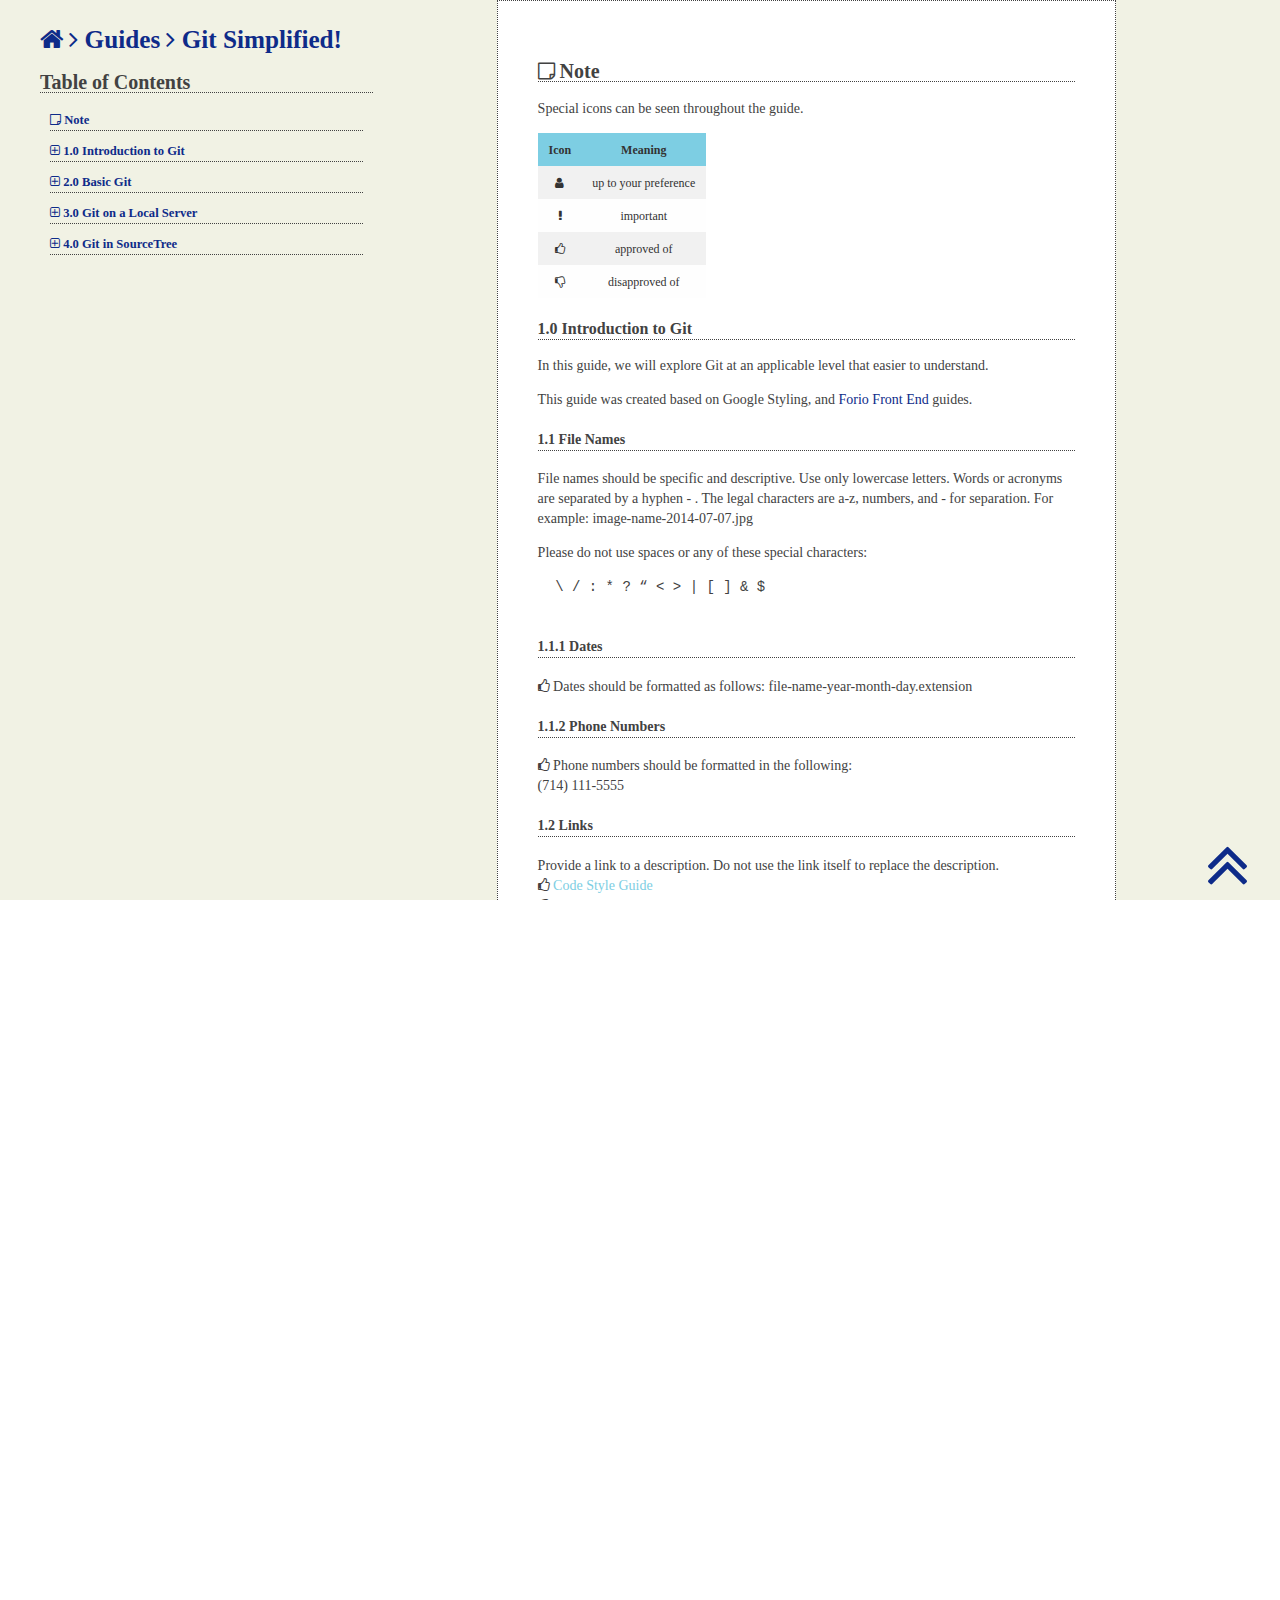
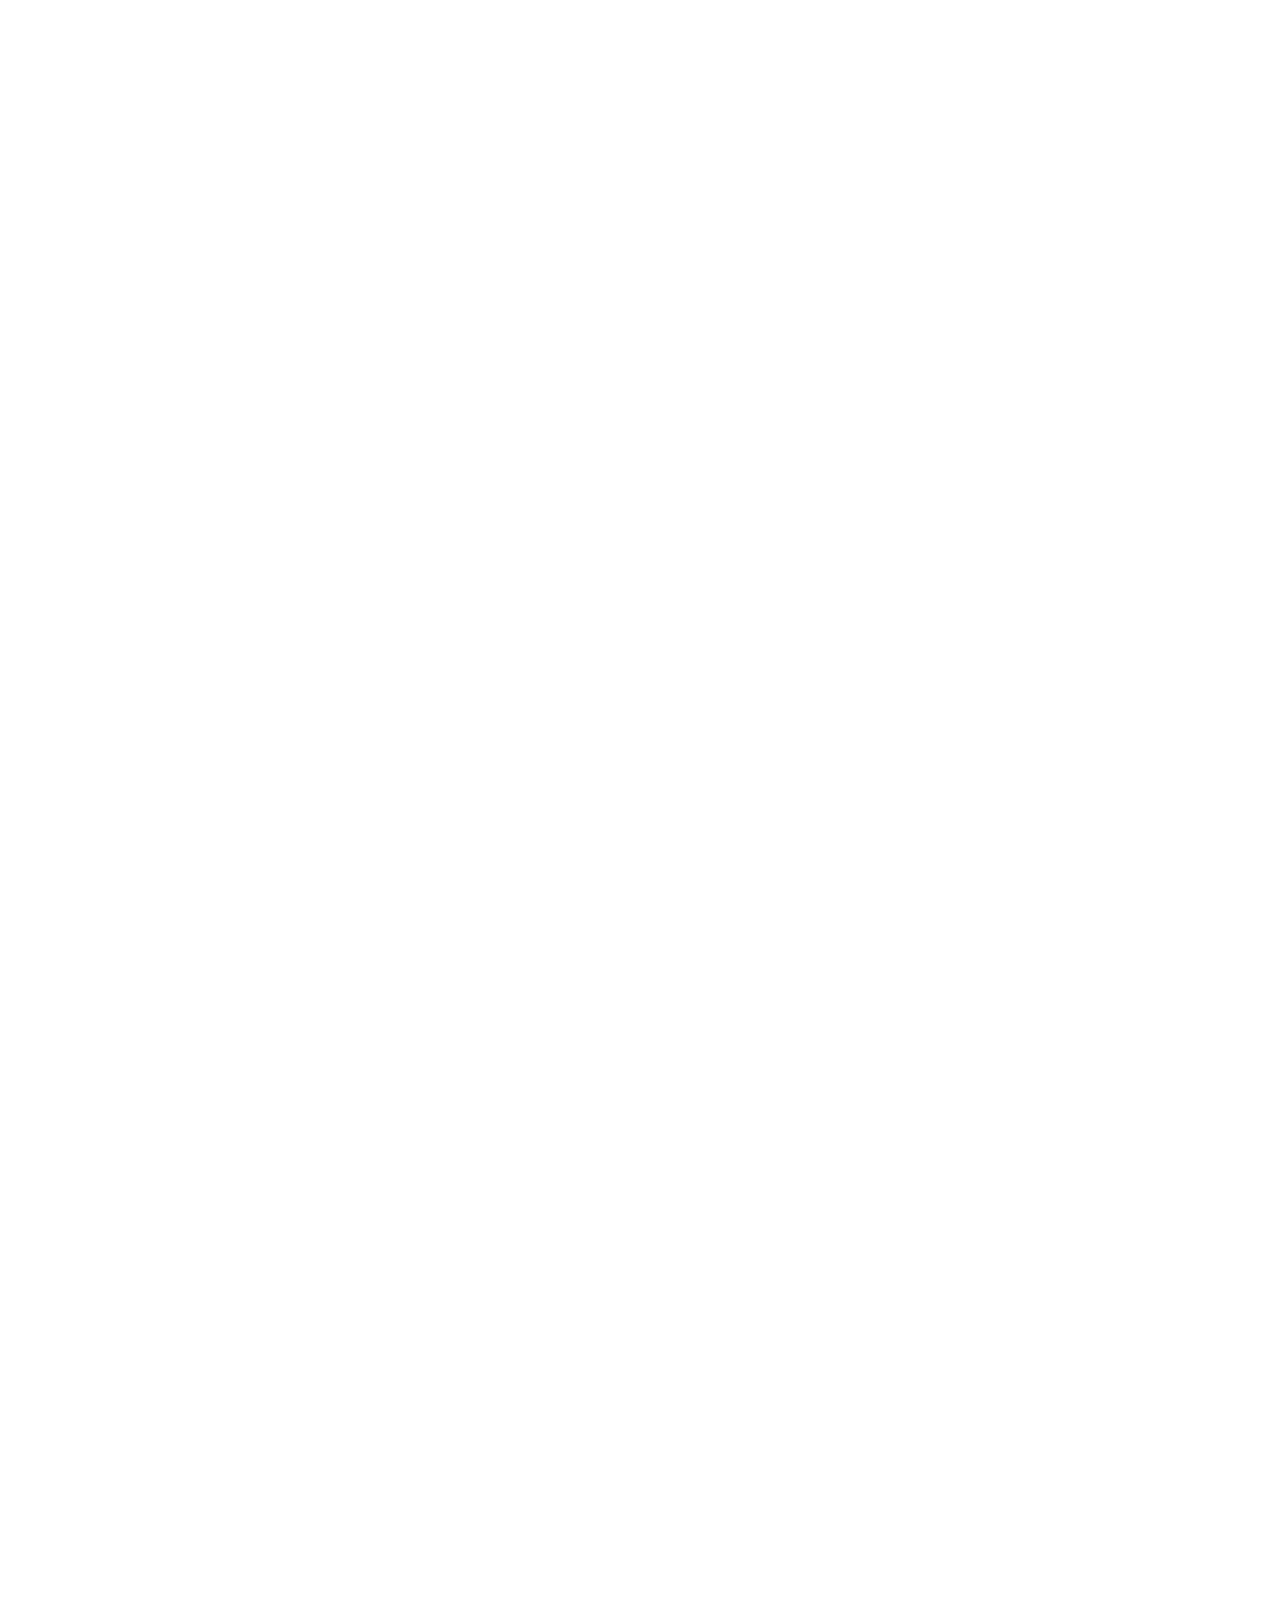
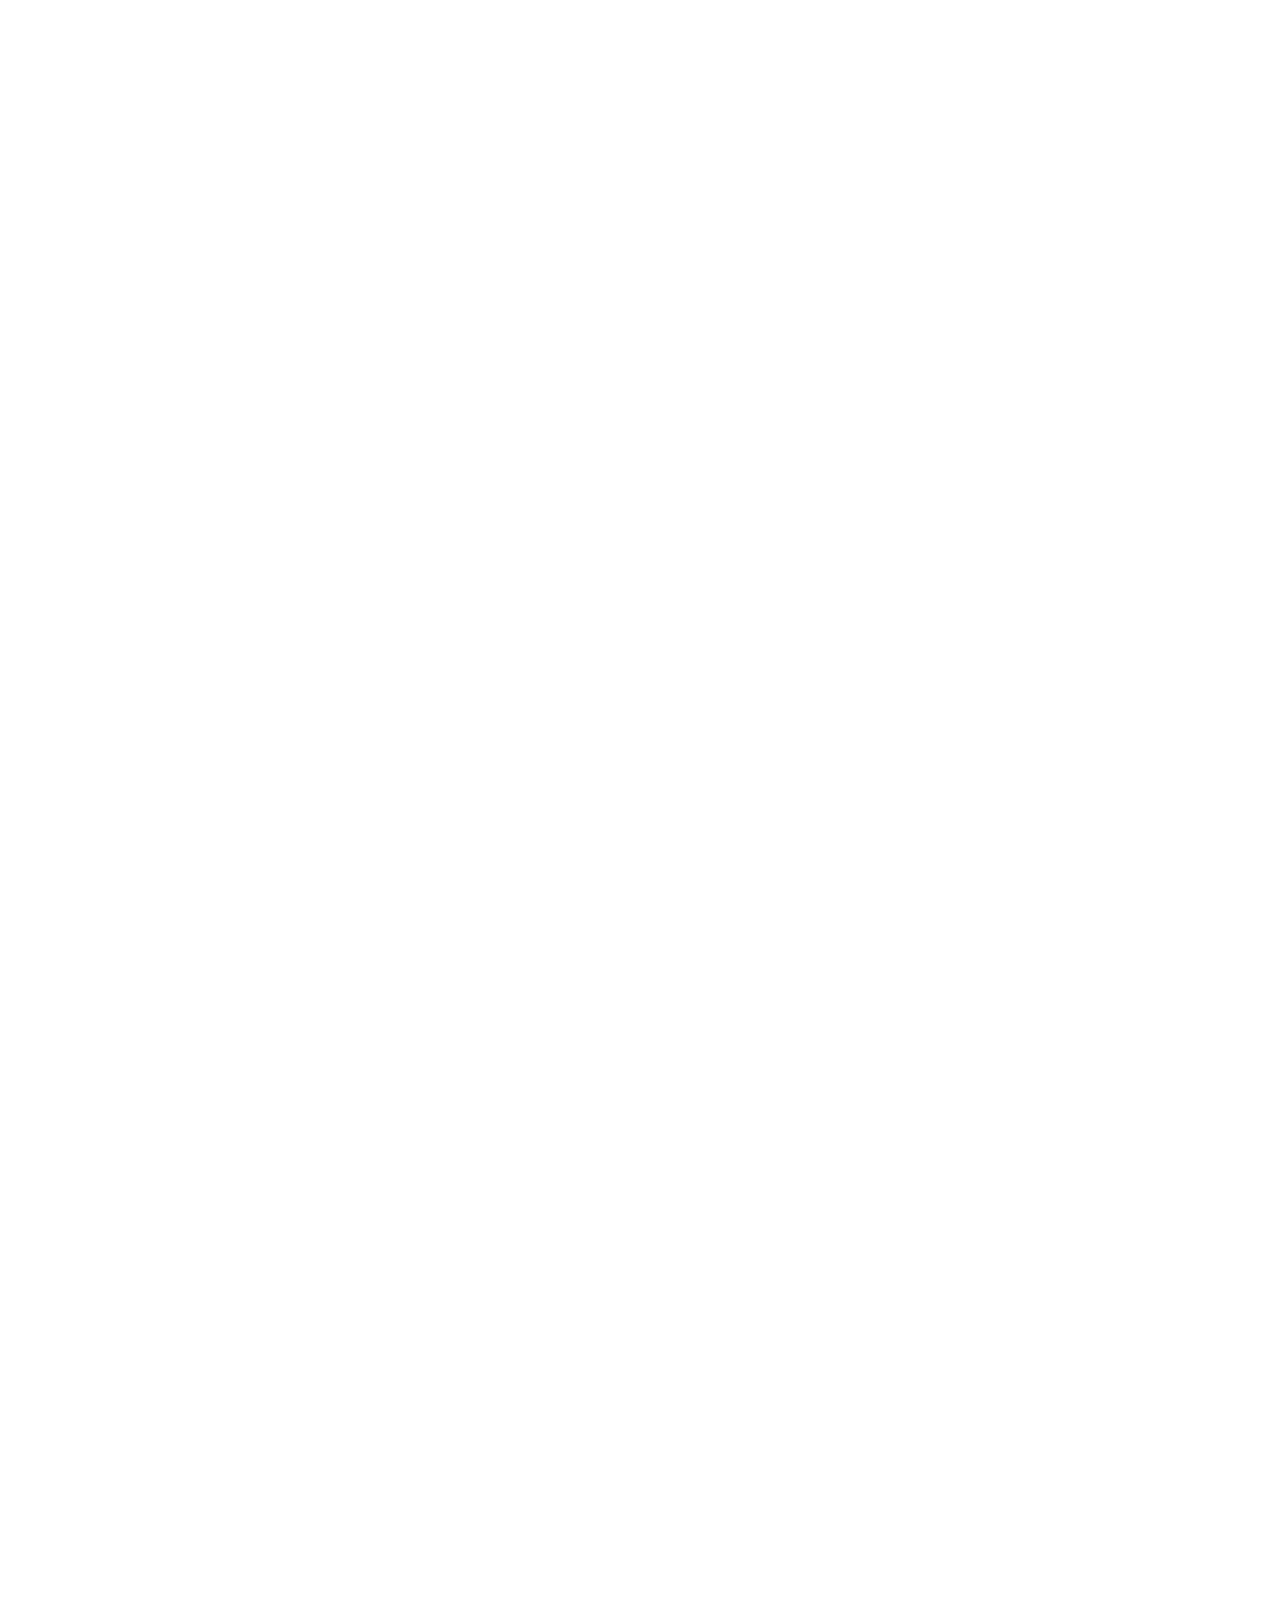
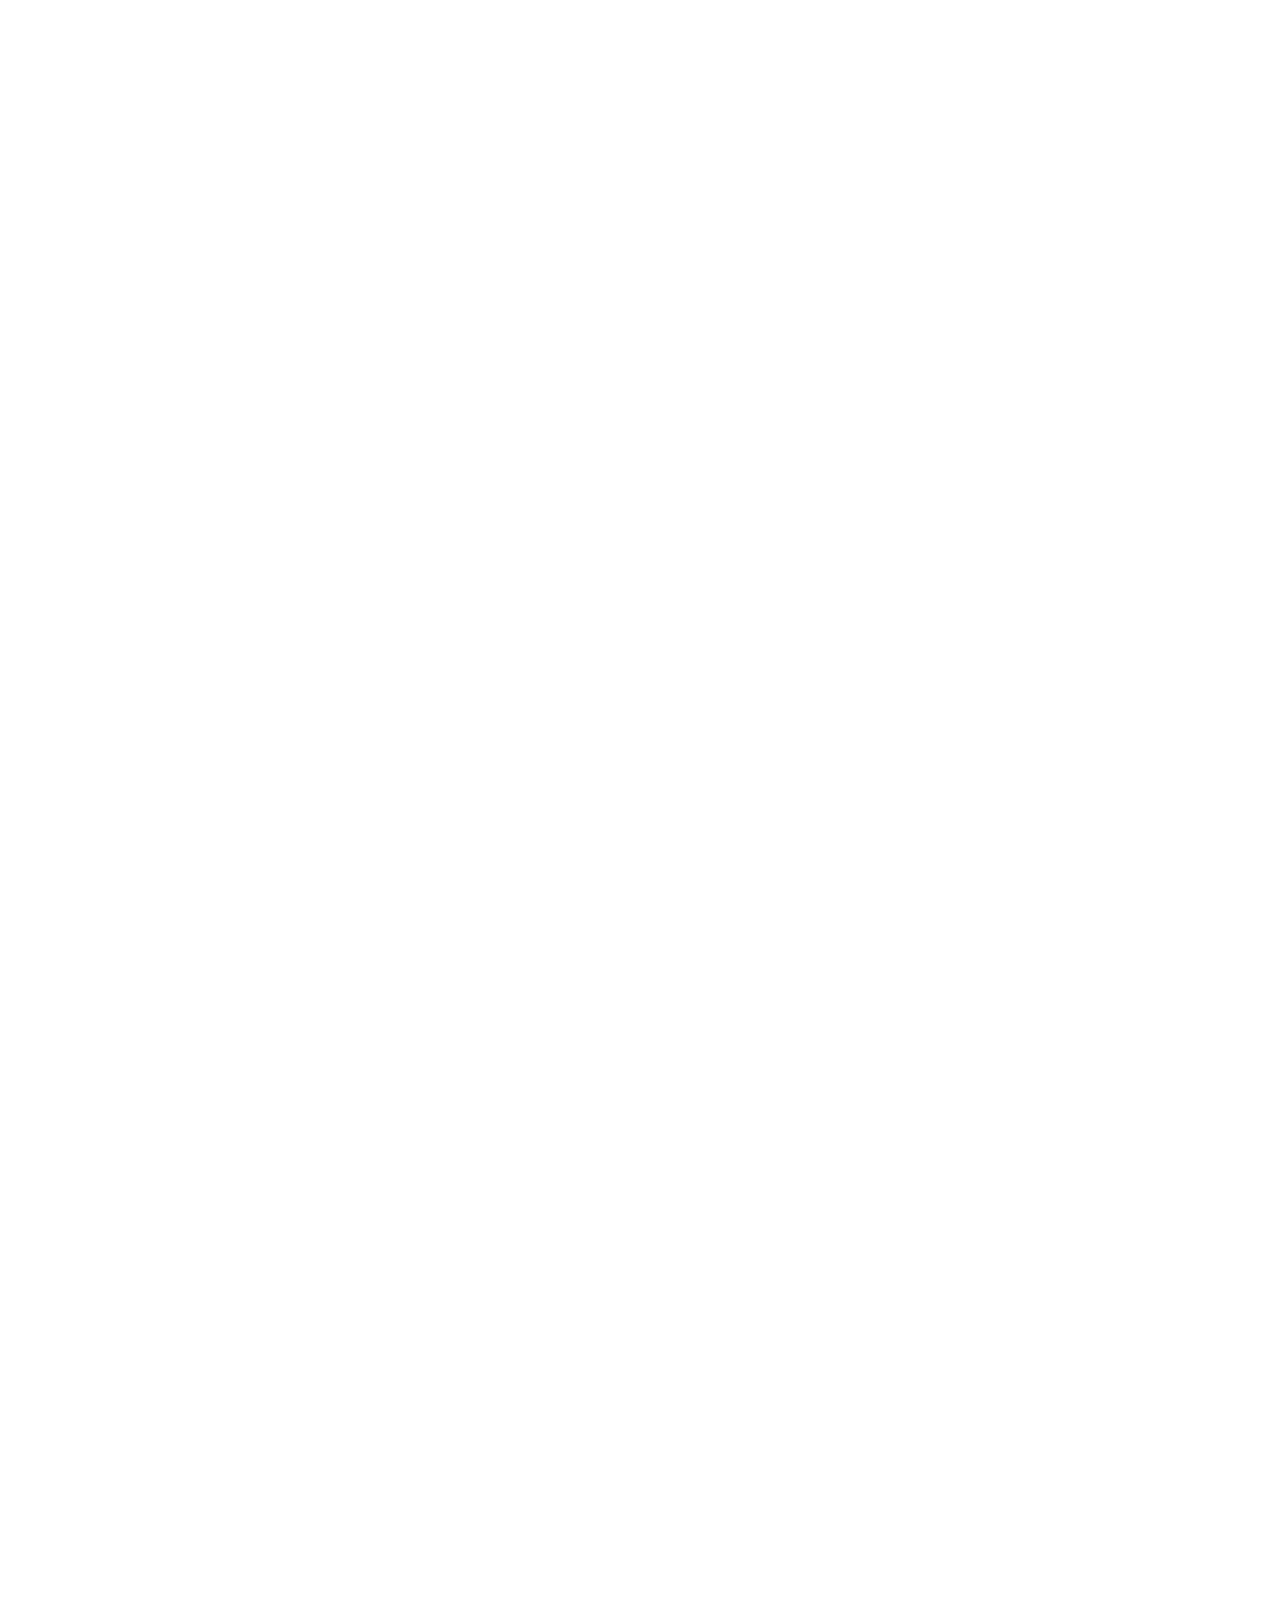
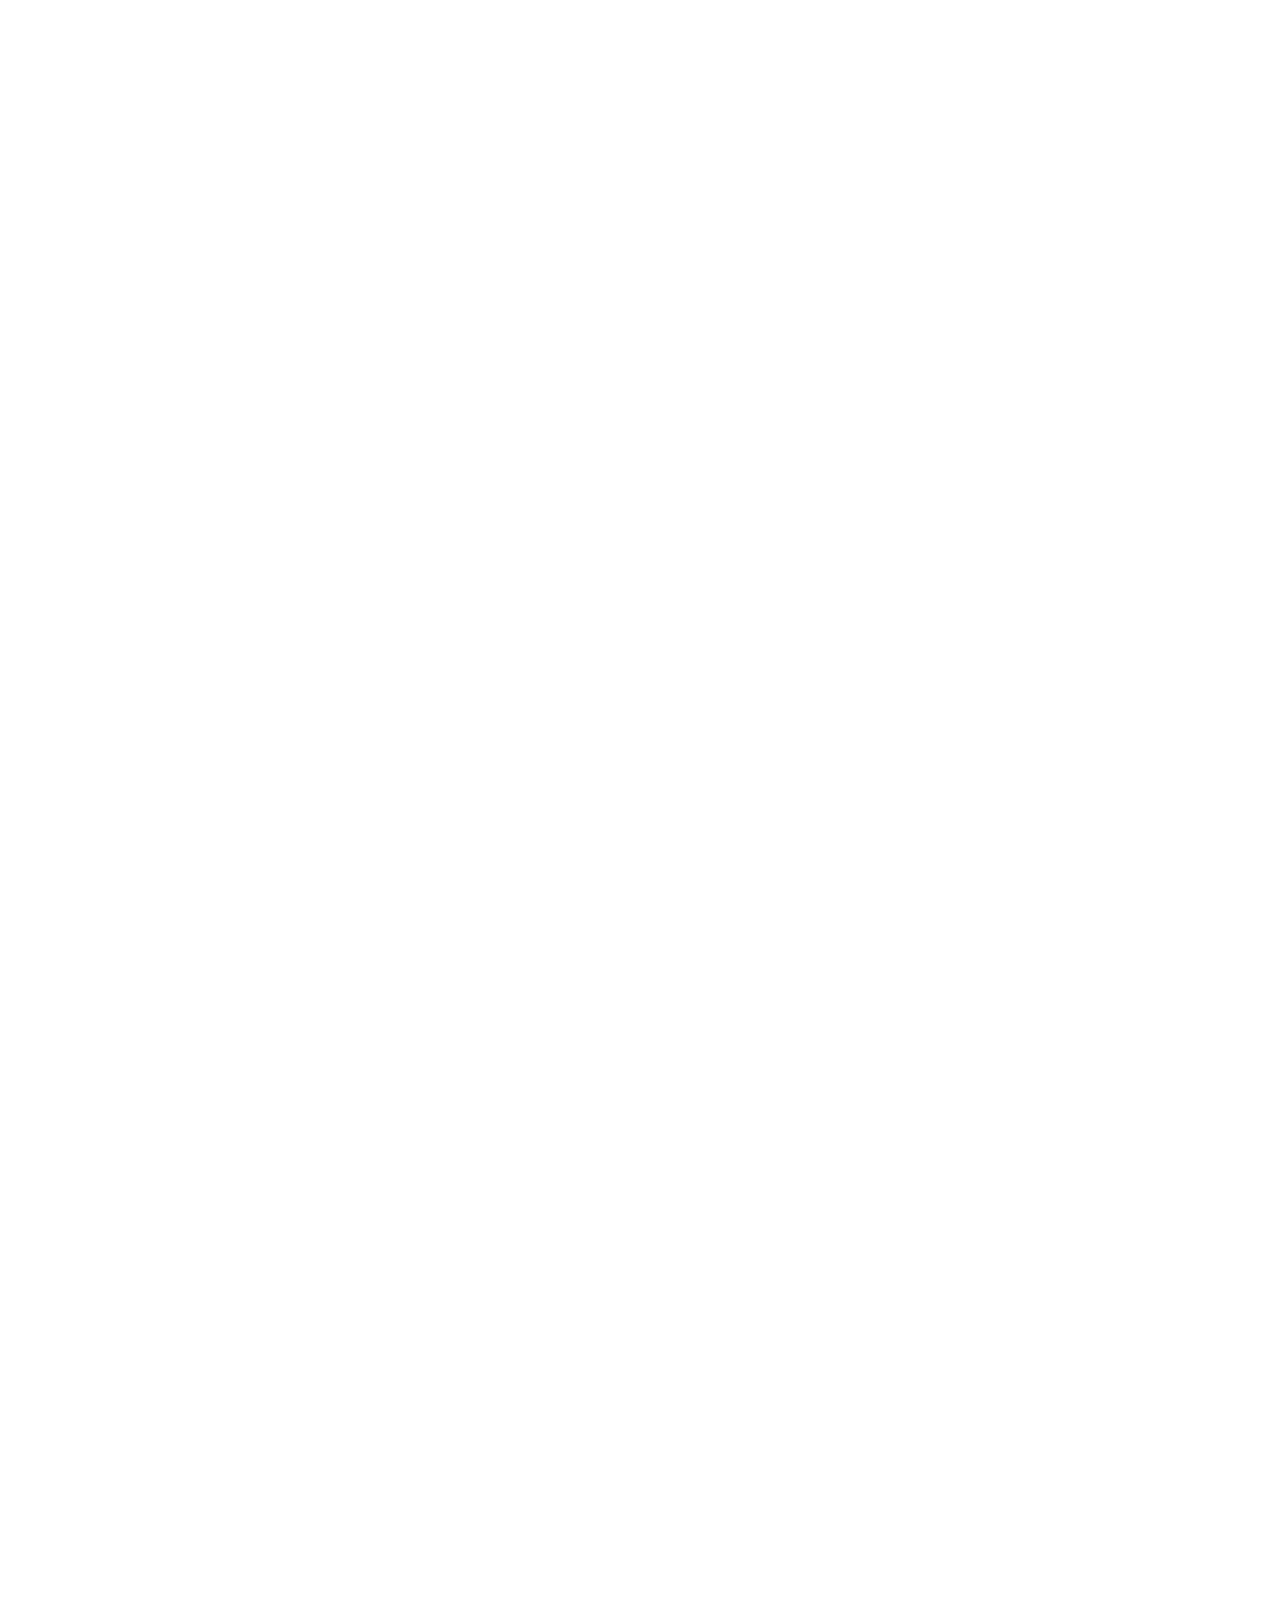
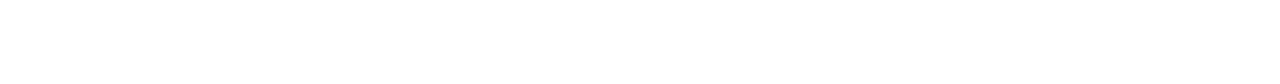
==== git-guide.html @ cf639c87 "Modify table of contents and links" ====
<!doctype html>
<html lang="en">
<head>
  <meta charset="utf-8">
  <title>Git Simplified | Tamato</title>
  <meta name="viewport" content="width=device-width, initial-scale=1">
  <meta http-equiv="X-UA-Compatible" content="IE=edge,chrome=1">
  <link href="css/code-style-guide.css" rel="stylesheet" />
  <link rel="stylesheet" href="https://maxcdn.bootstrapcdn.com/font-awesome/4.4.0/css/font-awesome.min.css">
</head>
<body>
  <main>
    <section class="content">
      <section class="table-of-contents-main">
        <section class="table-of-contents">
          <h1><a href="http://www.tamato.org/"><i class="fa fa-home"></a></i> <i class="fa fa-angle-right"></i> <a href="http://www.tamato.org/guides/">Guides </a><i class="fa fa-angle-right"></i> Git Simplified!</h1>
          <h2>Table of Contents</h2>
          <h4><a href="#note"><i class="fa fa-sticky-note-o"></i> Note</a></h4>
          <h4 id="button-intro"><a href="#intro-1.0"><i id="toc-icon-intro" class="fa fa-plus-square-o"></i> 1.0 Introduction to Git</a></h4>
          <div id="open-close-intro" style="display:none">
            <ul>
              <li><a href="#intro-1.1">1.1 What is Git</a></li>
              <li><a href="#intro-1.2">1.2 Why Use Git</a></li>
              <li><a href="#intro-1.3">1.3 Ways to Use Git</a></li>
              <li><a href="#intro-1.4">1.4 How to Install Git</a></li>
              <li><a href="#intro-1.5">1.5 How to Set Up Git</a></li>
              <li><a href="#intro-1.6">1.6 Other Helpful Resources</a></li>
            </ul>
          </div>
          <h4 id="button-html"><a href="#html-2.0"><i id="toc-icon-html" class="fa fa-plus-square-o"></i> 2.0 Basic Git</a></h4>
          <div id="open-close-html" style="display:none">
            <ul>
              <li><a href="#html-2.1">2.1 How to Create a Git Repository</a></li>
              <li><a href="#html-2.2">2.2 How to Record Changes to the Repository</a></li>
                <ul>
                  <li><a href="#html-2.2.1">2.2.1 Untracked Files</a></li>
                </ul>
                <ul>
                  <li><a href="#html-2.2.2">2.2.2 Unmodified Files</a></li>
                </ul>
                <ul>
                  <li><a href="#html-2.2.3">2.2.3 Modified Files/a></li>
                </ul>
                <ul>
                  <li><a href="#html-2.2.4">2.2.4 Staged Files/a></li>
                </ul>
              <li><a href="#html-2.3">2.3 How to View the Commit History</a></li>
              <li><a href="#html-2.4">2.4 How to Create Tags</a></li>
              <li><a href="#html-2.5">2.5 How to Undo a Change</a></li>
              <li><a href="#html-2.6">2.6 How to Work With Remotes</a></li>
            </ul>
          </div>
          <h4 id="button-css"><a href="#css-3.0"><i id="toc-icon-css" class="fa fa-plus-square-o"></i> 3.0 Git on a Local Server</a></h4>
          <div id="open-close-css" style="display:none">
            <ul>
              <li><a href="#local-server-3.1">3.1 The Local Protocol</a></li>
              <li><a href="#css-3.2">3.2 How to Configure User Access</a></li>
              <li><a href="#css-3.3">3.3 How to Get Git on the Local Server</a></li>
            </ul>
          </div>
          <h4 id="button-js"><a href="#js-4.0"><i id="toc-icon-js" class="fa fa-plus-square-o"></i> 4.0 Git in SourceTree</a></h4>
          <div id="open-close-js" style="display:none">
            <ul>
              <li><a href="#js-4.1">4.1 How to Add Repositories</a></li>
              <li><a href="#js-4.2">4.2 How to Use the UI Commands</a></li>
              <li><a href="#js-4.3">4.3 How to Remove a Commit</a></li>
              <li><a href="#js-4.4">4.4 How the Code Comparison Works</a></li>
            </ul>
          </div>
        </section>
      </section><!-- end table of contents -->

      <section class="guide" id="note">
        <section class = "info">
          <h2><i class="fa fa-sticky-note-o"></i> Note</h2>
          <p>
            Special icons can be seen throughout the guide.
          </p>
          <table>
            <tr>
                <th>Icon</th>
                <th>Meaning</th>
            </tr>
            <tr>
                <td><i class="fa fa-user" alt="User Preference Icon"></i></td>
                <td>up to your preference</td>
            </tr>
            <tr>
                <td><i class="fa fa-exclamation" alt="Important Icon"></i></td>
                <td>important</td>
            </tr>
            <tr>
                <td><i class="fa fa-thumbs-o-up" alt="Thumbs Up Icon"></i></td>
                <td>approved of</td>
            </tr>
            <tr>
                <td><i class="fa fa-thumbs-o-down" alt="Thumbs Down Icon"></i></td>
                <td>disapproved of</td>
            </tr>
          </table>

          <h3 id="intro-1.0">1.0 Introduction to Git</h3>
          <p>
            In this guide, we will explore Git at an applicable level that easier to understand.
          </p>
          <p>
            This guide was created based on Google Styling, and <a href="https://github.com/forio/front-end-code-standards#31-the-html-head-and-body-elements">Forio Front End</a> guides.
          </p>
          <h4 id="intro-1.1">1.1 File Names</h4>
          <p>
            File names should be specific and descriptive. 
            Use only lowercase letters. 
            Words or acronyms are separated by a hyphen - . 
            The legal characters are a-z, numbers, and - for separation.
            For example: image-name-2014-07-07.jpg
          </p>
          <p>
            Please do not use spaces or any of these special characters:
          </p>
          <pre>
              \ / : * ? “ < > | [ ] & $
          </pre>
          <h4 id="intro-1.1.1">1.1.1 Dates</h4>
          <p>
            <i class="fa fa-thumbs-o-up" alt="Thumbs Up Icon"></i> Dates should be formatted as follows: file-name-year-month-day.extension
          </p>
          <h4 id="intro-1.1.2">1.1.2 Phone Numbers</h4>
          <p>
            <i class="fa fa-thumbs-o-up" alt="Thumbs Up Icon"></i> Phone numbers should be formatted in the following:<br />
            (714) 111-5555
          </p>

          <h4 id="intro-1.2">1.2 Links</h4>
          <p>
            Provide a link to a description. Do not use the link itself to replace the description. <br />
            <i class="fa fa-thumbs-o-up" alt="Thumbs Up Icon"></i> <a href="">Code Style Guide</a><br />
            <i class="fa fa-thumbs-o-down" alt="Thumbs Down Icon"></i> <a href="">www.tamato.org/guides/code-style-guide.html</a>
          </p>
          <h4 id="intro-1.3">1.3 Indentation</i></h4>
          <p>
            The indentation unit is 2 spaces. The use of tab is not recommended, because there is no standard for tabstops yet.
          </p>
          <p>
            Always indent child elements and content within elements like this:
            <blockquote>
              <pre>
                <code>&lt;blockquote&gt;</code>
                  <code>&lt;p&gt;</code> 
                    Lorem ipsum dolor sit amet.
                  <code>&lt;/p&gt;</code> 
                <code>&lt;/blockquote&gt;</code>
              </pre>
            </blockquote>
            Exceptions to this rule are <code>&lt;head&gt;</code> and <code>&lt;body&gt;</code> elements, <code>&lt;title&gt;</code>Title<code>&lt;/title&gt;</code>, <code>&lt;h#&gt;</code>header<code>&lt;/h#&gt;</code>, <code>&lt;li&gt;</code>list<code>&lt;/li&gt;</code>, and inline elements.
          </p>
          <h4 id="intro-1.4">1.4 Be Consistent</h4>
          <p>
            <i class="fa fa-exclamation" alt="Important Icon"></i> It is important to be consistent throughout your development. Try your best to follow this guideline. If there is anything not included here, you can look at the coding style of prior works to maintain consistency.
          </p>
          <h4 id="intro-1.5">1.5 Comments</h4>
          <p>
            Use line comments as much as needed. Make comments meaningful and clear. Comments should be up-to-date and error-free.
          </p>
          <h4 id="intro-1.6">1.6 Using Git</h4>
          <p>
            Commits are made as often as possible. Commit messages start with the action or purpose of the commit: "Create the method to parse strings" No periods necessary. Be descriptive and informative.
          </p>
          <h4 id="intro-1.7">1.7 Search Engine Optimization (SEO)</h4>
          <p>
            <i class="fa fa-exclamation" alt="Important Icon"></i> SEO is perhaps one of the most important factors in a website. It enables users to get the specific information they need directly without having to browse around.
          </p>
          <p>
            <i class="fa fa-thumbs-o-up" alt="Thumbs Up Icon"></i> Optimizing SEO:
            <ul>
              <li>Use only 1 &lt;h1&gt; tag for your heading per page</li>
              <li>Use &lt;h2&gt; tags for subheadings</li>
              <li>Use titles and headings that are descriptive (but not lengthy) and relevant to the content</li>
              <li>Incorporate 3-6 repeated keywords in your content that users would type to find that page</li>
              <li>Use descriptive (but not lengthy) links. <a href="#intro-1.2">How to Format Links</a></li>
              <li>Use alts in images</li>
            </ul>
            For more information on SEO go to <a href="media/2015/documents/search-engine-optimization-starter-guide.pdf">SEO Starter Guide by Google</a>
          <h4 id="intro-1.8">1.8 Project Organization</h4>
          <p>
            In progress.
          </p>

          <h3 id="html-2.0">2.0 HTML</h3>
          <h4 id="html-2.1">2.1 The <code>&lt;html&gt;</code>, <code>&lt;head&gt;</code>, and <code>&lt;body&gt;</code> elements</h4>
          <p>
            Although it is good to have updated HTML5 formating, we will still include the <code>&lt;html&gt;</code>, <code>&lt;head&gt;</code>, and <code>&lt;body&gt;</code> elements to ensure proper functioning in IE.
          </p>
          <h4 id="html-2.2">2.2 Doctype and Meta Tags</h4>
          <p>
            <i class="fa fa-exclamation" alt="Important Icon"></i> Include the <code>&lt;!doctype html&gt;</code>, <code>&lt;html lang="en"&gt;</code>, and <code>&lt;meta charset="utf-8"&gt;</code> in the beginning of every HTML document.
          </p>
          <p>
            <i class="fa fa-exclamation" alt="Important Icon"></i> Also include <code>&lt;meta http-equiv="X-UA-Compatible" content="IE=edge,chrome=1"&gt;</code>, and <code>&lt;meta name="viewport" content="width=device-width, initial-scale=1"&gt;</code>. The first one allows use of the latest rendering engine for IE8 and IE9 to enable the best possible browser experience. The second meta enables responsiveness to work properly in some types of mobile devices.
          </p>
          <h4 id="html-2.3">2.3 HTML Formatting</h4>
          <p>
            Use a new line for every block, list, or table element. Indent child elements.  <i class="fa fa-user" alt="User Preference Icon"></i> You may separate different code sections with empty new lines to improve readability.
          </p>
          <h4 id="html-2.3.1">2.3.1 Quotes</h4>
          <p>
            Use double quotes "" around attribute values, for example:
            <blockquote>
              <pre>
                &lt;a href="url"&gt;url&lt;/a&gt;
              </pre>
            </blockquote>
          </p>
          <h4 id="html-2.3.2">2.3.2 XHTML</h4>
          <p> 
            For proper XHTML, close all tags including br, li, hr tags, etc.
          </p>
          <h4 id="html-2.3.3">2.3.3 Trailing Whitespace</h4>
          <p>
            <i class="fa fa-user" alt="User Preference Icon"></i> Remove trailing white spaces.
          </p>
          <h4 id="html-2.4">2.4 Include files</h4>
          <p>
            Use include files for CSS and other non-scripts in the <code>&lt;header&gt;</code> region and place scripts before the <code>&lt;/html&gt;</code>. Try to minimize inline CSS/Javascript in HTML.
          </p>
          <p>
            Organize include files in appropriately labeled folders e.g. "css" for css files and "scripts" for JavaScript and jQuery files.
          </p>
          <h4 id="html-2.5">2.5 Naming HTML Classes and IDs</h4>
          <p>
            When naming classes and IDs, keep in mind readability of your code. You want your code to be a story that a reader can efficiently read through. This decreases the comments you would have to write. 
          </p>
          <p>
            Name your names accordingly, in a way that reflects the purpose of the element. Names should be as short as possible without sacrificing clarity.
          </p>
          <p>
            HTML names are similar to naming files: id-name, class-name
          </p>
          <p>
            Classes are used for several sections of content whereas IDs are more specific and unique to a content.  <i class="fa fa-exclamation" alt="Important Icon"></i> Classes are used more than once, but an ID should be used only once.
          </p>
          
          <h3 id="css-3.0">3.0 CSS</h3>
          <h4 id="css-3.1">3.1 Shorthand Coding</h4>
          <p>
            Use shorthand coding where possible. For example:
            <blockquote>
              <pre>
                /* Not recommended */
                border-top-style: none;
                font-family: palatino, georgia, serif;
                font-size: 100%;
                line-height: 1.6;
                padding-bottom: 2em;
                padding-left: 1em;
                padding-right: 1em;
                padding-top: 0;

                /* Recommended */
                border-top: 0;
                font: 100%/1.6 palatino, georgia, serif;
                padding: 0 1em 2em;
              </pre>
            </blockquote>
          </p>
          <h4 id="css-3.2">3.2 Units</h4>
          <p>
            <i class="fa fa-exclamation" alt="Important Icon"></i> Use "px" for all values if possible. Avoid using units after 0 values unless you have to.
          </p>
          <h4 id="css-3.3">3.3 Naming CSS Classes and IDs</h4>
          <p>
            Naming in CSS is the same as HTML. They should all be lowercase and separated by a hyphen - .
          </p>
          <h4 id="css-3.4">3.4 Order</h4>
          <p>
            <i class="fa fa-user" alt="User Preference Icon"></i> Alphabetize declarations so that code is easy to read and maintain:
            <blockquote>
              <pre>
                background: fuchsia;
                border: 1px solid;
                -moz-border-radius: 4px;
                -webkit-border-radius: 4px;
                border-radius: 4px;
                color: black;
                text-align: center;
                text-indent: 2em;
              </pre>
            </blockquote>
          </p>
          <h4 id="css-3.5">3.5 url Values</h4>
          <p>
            <i class="fa fa-user" alt="User Preference Icon"></i> Do not include quotations in url() elements.
          </p>
          <h4 id="css-3.6">3.6 Block Content Indentation</h4>
          <p>
            Indent all block content:
            <blockquote>
              <pre>
                @mediascreen, projection
                {
                  html
                  {
                    background: #fff;
                    color: #444;
                  }
                }
              </pre>
            </blockquote>
          </p>
          <h4 id="css-3.7">3.7 Spacing</h4>
          <p>
            <i class="fa fa-user" alt="User Preference Icon"></i> Use a space after a property name's colon:
            <blockquote>
              <pre>
                /* Not recommended */
                h3
                {
                  font-weight:bold;
                }

                /* Recommended */
                h3
                {
                  font-weight: bold;
                }
              </pre>
            </blockquote>
          </p>
          <h4 id="css-3.8">3.8 Selector, Declaration, and Rule Separation</h4>
          <p>
            Start a new line for each selector, declarion, and rule:
            <blockquote>
              <pre>
                /* Not recommended */
                a:focus, a:active
                {
                  position: relative; top: 1px;
                }

                /* Recommended */
                h1,
                h2,
                h3
                {
                  font-weight: normal;
                  line-height: 1.2;
                }
              </pre>
            </blockquote>
          </p>

          <h3 id="js-4.0">4.0 JavaScript</h3>
            <p>
              Scripts should be externally linked. All scripts are placed at the end just before the &lt;/html&gt; tag.
            </p>
          <h4 id="js-4.1">4.1 String Quotes</h4>
          <p>
            Use single quotes ' ' instead of double quotes for strings to avoid confusion when including HTML elements.
          </p>
          <h4 id="js-4.2">4.2 Naming in JavaScript</h4>
          <p>
            <i class="fa fa-exclamation" alt="Important Icon"></i> Use:
            <ul>
              <li>functionNamesLikeThis</li>
              <li>variableNamesLikeThis</li>
              <li>methodNamesLikeThis</li>
              <li>ConstructorNamesLikeThis</li>
              <li>CONSTANTS_LIKE_THIS</li>
            </ul>
          </p>
          <p>
            Do not use const for constants.
          </P>
          <h4 id="js-4.3">4.3 Variable Declarations</h4>
          <p>
            Generally, variables should be declared before use at the top of the function.
          </p>
          <h4 id="js-4.4">4.4 Function Declarations</h4>
          <p>
            All functions should be declared before they are used.
            <blockquote>
              <pre>
                function outer(c, d)
                {
                  var e = c * d;

                  function inner(a, b)
                  {
                    return (e * a) + b;
                  }

                  return inner(0, 1);
                }
              </pre>
            </blockquote>
          </p>
          <h4 id="js-4.5">4.5 Statements</h4>
          <p>
            Simple statements should end with a semicolon ;. Each statement should be on a separate line. Compound statements are enclosed in curcly braces {}.
          </p>
          <h4 id="js-4.5.1">4.5.1 For Statements</h4>
          <p>
            <blockquote>
              <pre>
                for (initialization; condition; update)
                {
                  statements
                }

                for (variable in object)
                {
                  if (object.hasOwnProperty(variable))
                  {
                    statements
                  } 
                }
              </pre>
            </blockquote>
          </p>
          <h4 id="js-4.5.2">4.5.2 While Statements</h4>
          <p>
            <blockquote>
              <pre>
                while (condition)
                {
                  statements
                }
              </pre>
            </blockquote>
          </p>
          <h4 id="js-4.5.3">4.5.3 Do Statements</h4>
          <p>
            <blockquote>
              <pre>
                do
                {
                  statements
                }
                while (condition);
              </pre>
            </blockquote>    
          </p>
          <h4 id="js-4.5.4">4.5.4 Switch Statements</h4>
          <p>
            <blockquote>
              <pre>
                switch (expression)
                {
                  case expression:
                    statements
                  default:
                    statements
                }
              </pre>
            </blockquote>    
          </p>
          <h4 id="js-4.5.5">4.5.5 Try Statements</h4>
          <p>
            <blockquote>
              <pre>
                try 
                {
                  statements
                } 
                catch (variable)
                {
                  statements
                }

                try
                {
                  statements
                }
                catch (variable)
                {
                  statements
                }
                finally
                {
                  statements
                }
              </pre>
            </blockquote>
          </p>
        </section>

        <footer>
          <span title="top of page">
            <a href="#note"><i class="fa fa-angle-double-up fa-5x"></i></a>
          </span>
        </footer>

      </section>
    </section>
  </main>
</body>
  <!-- change the table of contents icon -->
  <script src="scripts/code-style-guide.js"></script>
</html>
---- css/code-style-guide.css ----
body,
html
{
  margin: 0;
  padding: 0;
  width: 100%;
  height: 100%;
  overflow-x: hidden; /* remove horizontal scroll */
}

body
{
  color: #424242;
  font: 14px Georgia, "Times New Roman", Times, serif;
  line-height: 20px;
}

.main
{
  box-shadow: 0 2px rgba(0, 0, 0, 0.26);
  width: 100%;
  margin-left: auto;
  margin-right: auto;
}

.content /* enable content to wrap according to screen */
{
  display: flex;
  flex-wrap: wrap;
  background-color: #F1F2E4;
}

#main-heading /* edit the main h1 */
{
  width: 100%;
  text-align: left;
  font-size: 20px;
  text-transform: uppercase;
}

 @media screen and (max-width: 900px) /* increase heading size in larger screens */
 {
    #main-heading
    {
      font-size: 20px;
    }
 }

.table-of-contents /* create a fixed left menu */
{
  padding: 10px 40px 40px 40px;
  position: fixed;
  width: 26%;
  margin-right: 20px;
  overflow-y: auto;
  top: 0;
  bottom: 0;
  font-size: 90%;
  background-color: #F1F2E4;
  z-index: 10;
}

 .info /* edit all the right content */
{
  padding: 40px;
  width: 60%;
  margin: auto;
  border: dotted 1px;
  background-color: #ffffff;
}


.table-of-contents-main /* set the size of the left menu */
{
  order: 1;
  width: 28%;
  z-index: 10;
}

.guide
{
  order: 2;
  width: 70%;
  position: relative;
}

footer
{
  position: fixed;
  bottom: 0px;
  right: 30px;
  z-index: 20;
}

h1
{
  color: #0E2B89;
}

h2,
h3,
h4
{
  border-bottom: dotted 1px;
  border-width: auto;
  margin-top: 20px; 
}

h2
{
  font-size: 20px;
}

h3
{
  font-size: 16px;
}

.table-of-contents h3,
.table-of-contents h4
{
  margin: 10px;
}

/* unvisited link */
a:link
{
  color: #0E2B89;
  text-decoration: none;
}

/* visited link */
a:visited
{
  color: #7DCEE3;
}

/* mouse over link */
a:hover
{
  color: #F3C70E;
}

/* selected link */
a:active
{
  color: #F3C70E;
}

blockquote
{
  background: #7DCEE3;
  display: block;
  margin: 0;
  padding: 10px 0 10px 0;
  position: relative;

  /*Font*/
  color: #666;
  font-family: Courier New,Courier,monospace,sans-serif;
  font-size: 14px;
}

pre 
{
  margin-left: -100px;
  font-family: Courier New,Courier,monospace,sans-serif;
}

 /*
 *
 * table css style 
 *
 */
table
{ 
  color: #333;
  font-family: Georgia, "Times New Roman", Times, serif;
  max-width: 600px; 
  border-collapse: 
  collapse;
  border-spacing: 0; 
  font-size: 12px;
  text-align: center;
}

td, th
{ 
  border: 1px solid transparent; /* No more visible border */
  height: 30px;
  transition: all 0.3s;  /* Simple transition for hover effect */
  padding-left: 10px;
  padding-right: 10px;
}

th
{
  background: #7DCEE3;  /* Darken header a bit */
  font-weight: bold;
}

td
{
  background: #FAFAFA;
  text-align: center;
}

/* Cells in even rows (2,4,6...) are one color */ 
tr:nth-child(even) td
{ 
  background: #F1F1F1;
}   

/* Cells in odd rows (1,3,5...) are another (excludes header cells)  */ 
tr:nth-child(odd) td
{ 
  background: #FEFEFE;
}

tr td:hover
{ 
  background: #666; color: #FFF;
} /* Hover cell effect! */
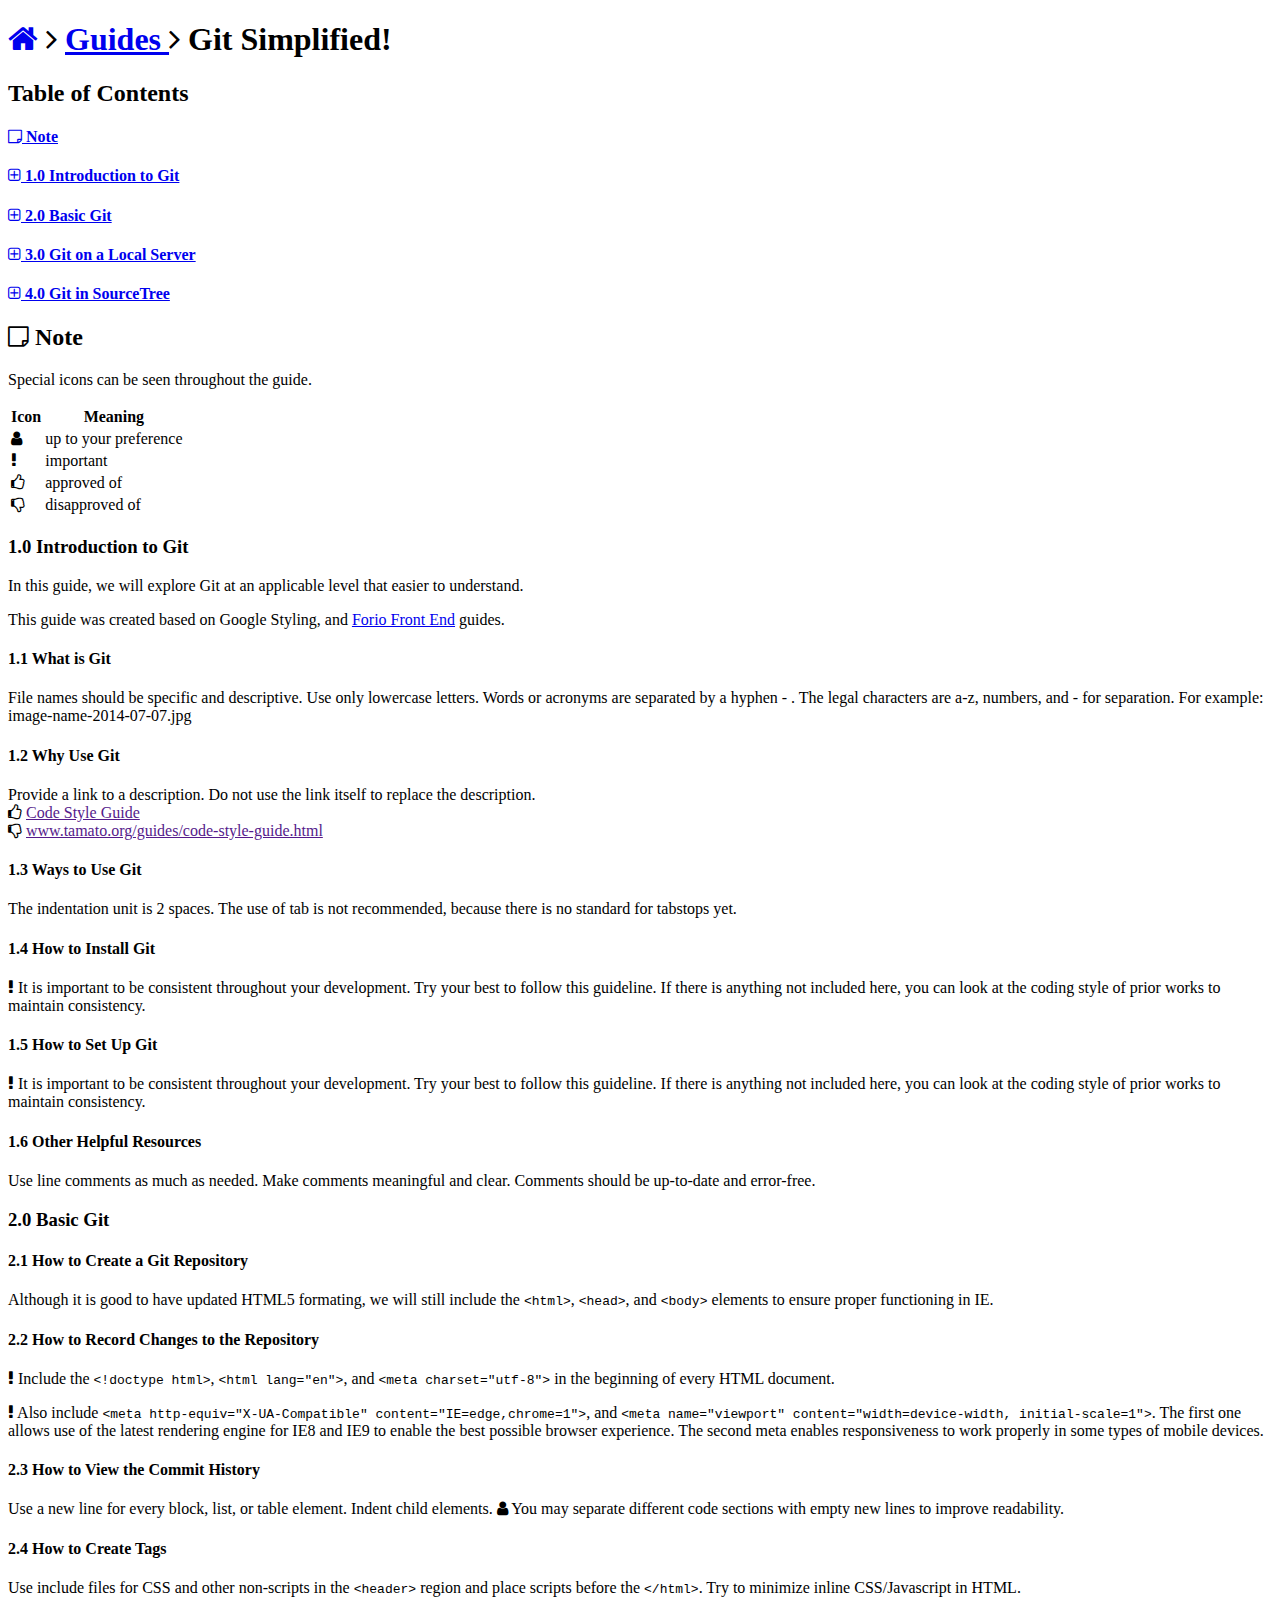
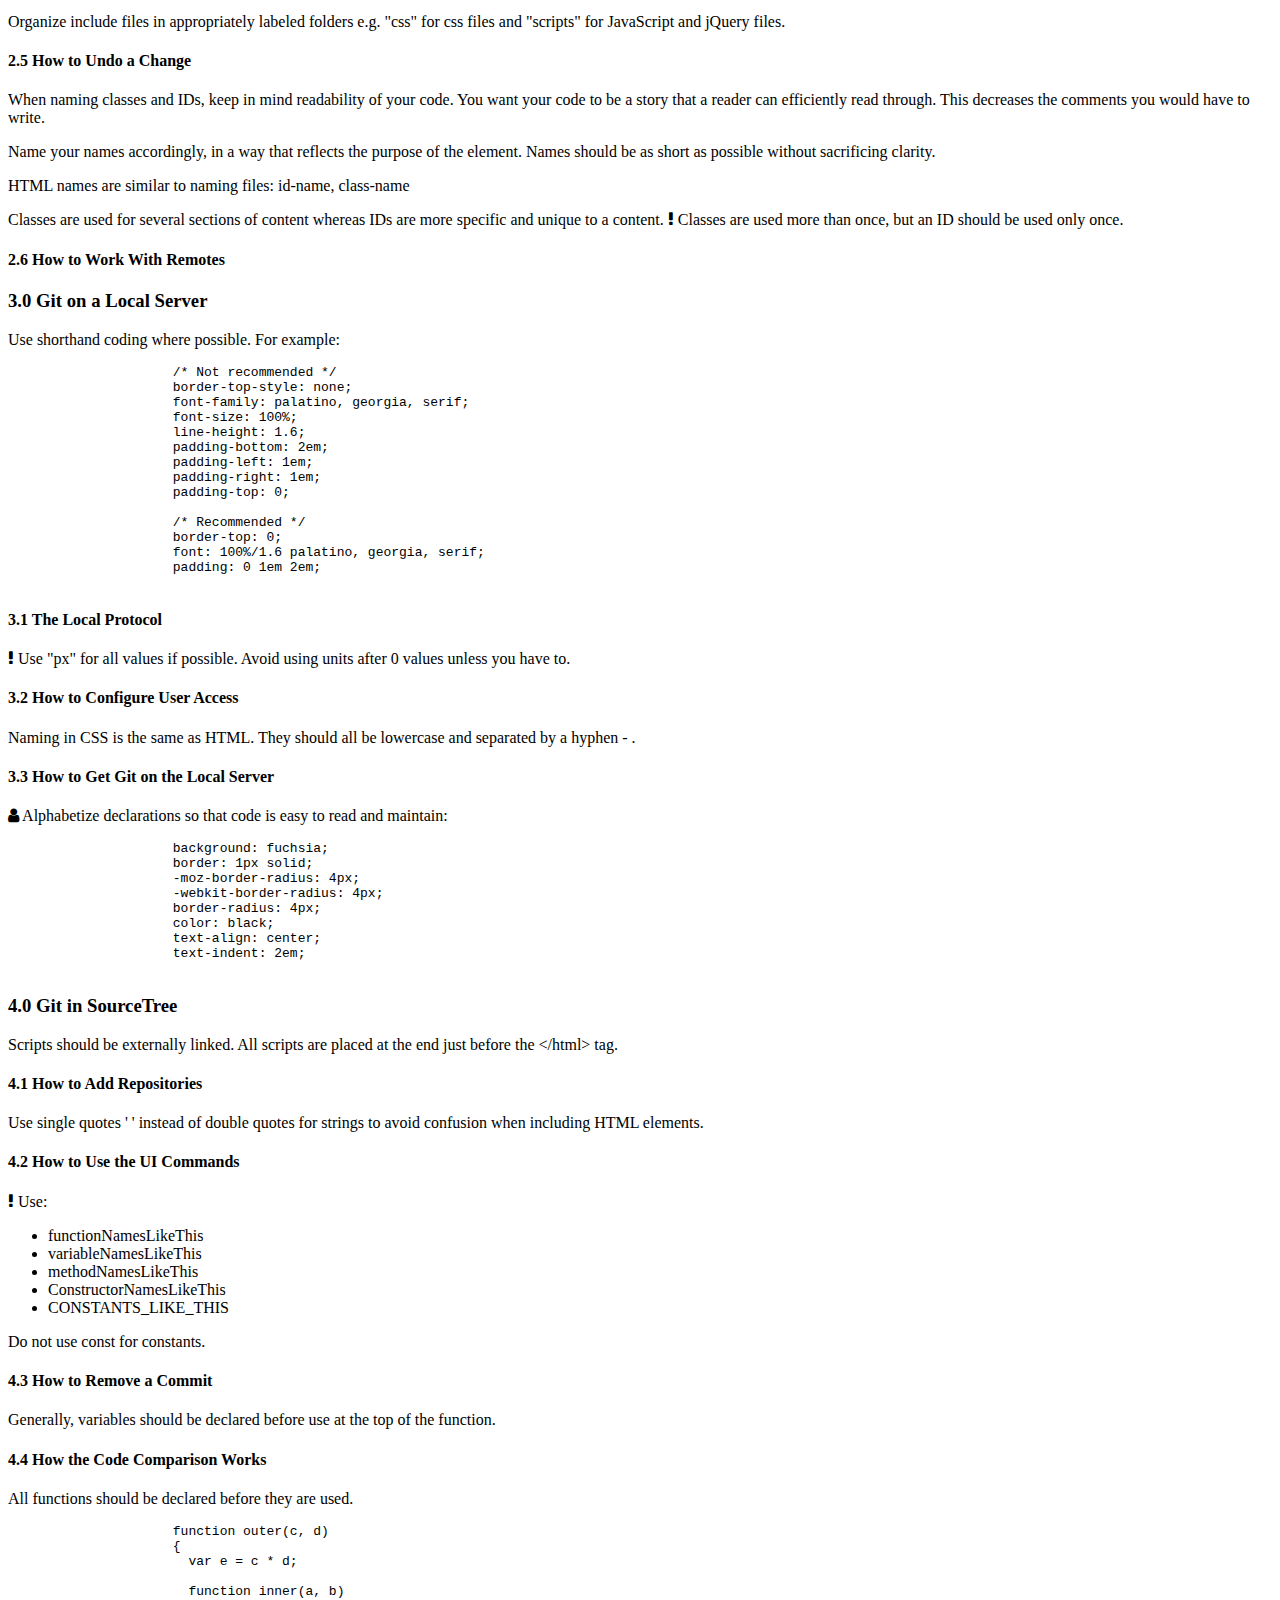
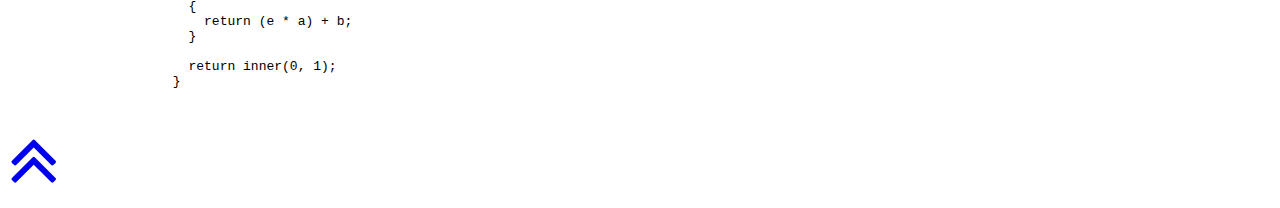
==== commit b42bd147: "Fix TOC links" ====
--- a/git-guide.html
+++ b/git-guide.html
@@ -5,7 +5,7 @@
   <title>Git Simplified | Tamato</title>
   <meta name="viewport" content="width=device-width, initial-scale=1">
   <meta http-equiv="X-UA-Compatible" content="IE=edge,chrome=1">
-  <link href="css/code-style-guide.css" rel="stylesheet" />
+  <link href="css/git-guide.css" rel="stylesheet" />
   <link rel="stylesheet" href="https://maxcdn.bootstrapcdn.com/font-awesome/4.4.0/css/font-awesome.min.css">
 </head>
 <body>
@@ -53,7 +53,7 @@
           <h4 id="button-css"><a href="#css-3.0"><i id="toc-icon-css" class="fa fa-plus-square-o"></i> 3.0 Git on a Local Server</a></h4>
           <div id="open-close-css" style="display:none">
             <ul>
-              <li><a href="#local-server-3.1">3.1 The Local Protocol</a></li>
+              <li><a href="#css-3.1">3.1 The Local Protocol</a></li>
               <li><a href="#css-3.2">3.2 How to Configure User Access</a></li>
               <li><a href="#css-3.3">3.3 How to Get Git on the Local Server</a></li>
             </ul>
@@ -106,7 +106,7 @@
           <p>
             This guide was created based on Google Styling, and <a href="https://github.com/forio/front-end-code-standards#31-the-html-head-and-body-elements">Forio Front End</a> guides.
           </p>
-          <h4 id="intro-1.1">1.1 File Names</h4>
+          <h4 id="intro-1.1">1.1 What is Git</h4>
           <p>
             File names should be specific and descriptive. 
             Use only lowercase letters. 
@@ -114,118 +114,53 @@
             The legal characters are a-z, numbers, and - for separation.
             For example: image-name-2014-07-07.jpg
           </p>
-          <p>
-            Please do not use spaces or any of these special characters:
-          </p>
-          <pre>
-              \ / : * ? “ < > | [ ] & $
-          </pre>
-          <h4 id="intro-1.1.1">1.1.1 Dates</h4>
-          <p>
-            <i class="fa fa-thumbs-o-up" alt="Thumbs Up Icon"></i> Dates should be formatted as follows: file-name-year-month-day.extension
-          </p>
-          <h4 id="intro-1.1.2">1.1.2 Phone Numbers</h4>
-          <p>
-            <i class="fa fa-thumbs-o-up" alt="Thumbs Up Icon"></i> Phone numbers should be formatted in the following:<br />
-            (714) 111-5555
-          </p>
-
-          <h4 id="intro-1.2">1.2 Links</h4>
+          <h4 id="intro-1.2">1.2 Why Use Git</h4>
           <p>
             Provide a link to a description. Do not use the link itself to replace the description. <br />
             <i class="fa fa-thumbs-o-up" alt="Thumbs Up Icon"></i> <a href="">Code Style Guide</a><br />
             <i class="fa fa-thumbs-o-down" alt="Thumbs Down Icon"></i> <a href="">www.tamato.org/guides/code-style-guide.html</a>
           </p>
-          <h4 id="intro-1.3">1.3 Indentation</i></h4>
+          <h4 id="intro-1.3">1.3 Ways to Use Git</i></h4>
           <p>
             The indentation unit is 2 spaces. The use of tab is not recommended, because there is no standard for tabstops yet.
           </p>
-          <p>
-            Always indent child elements and content within elements like this:
-            <blockquote>
-              <pre>
-                <code>&lt;blockquote&gt;</code>
-                  <code>&lt;p&gt;</code> 
-                    Lorem ipsum dolor sit amet.
-                  <code>&lt;/p&gt;</code> 
-                <code>&lt;/blockquote&gt;</code>
-              </pre>
-            </blockquote>
-            Exceptions to this rule are <code>&lt;head&gt;</code> and <code>&lt;body&gt;</code> elements, <code>&lt;title&gt;</code>Title<code>&lt;/title&gt;</code>, <code>&lt;h#&gt;</code>header<code>&lt;/h#&gt;</code>, <code>&lt;li&gt;</code>list<code>&lt;/li&gt;</code>, and inline elements.
-          </p>
-          <h4 id="intro-1.4">1.4 Be Consistent</h4>
+          <h4 id="intro-1.4">1.4 How to Install Git</h4>
           <p>
             <i class="fa fa-exclamation" alt="Important Icon"></i> It is important to be consistent throughout your development. Try your best to follow this guideline. If there is anything not included here, you can look at the coding style of prior works to maintain consistency.
           </p>
-          <h4 id="intro-1.5">1.5 Comments</h4>
+          <h4 id="intro-1.5">1.5 How to Set Up Git</h4>
+          <p>
+            <i class="fa fa-exclamation" alt="Important Icon"></i> It is important to be consistent throughout your development. Try your best to follow this guideline. If there is anything not included here, you can look at the coding style of prior works to maintain consistency.
+          </p>
+          <h4 id="intro-1.6">1.6 Other Helpful Resources</h4>
           <p>
             Use line comments as much as needed. Make comments meaningful and clear. Comments should be up-to-date and error-free.
           </p>
-          <h4 id="intro-1.6">1.6 Using Git</h4>
-          <p>
-            Commits are made as often as possible. Commit messages start with the action or purpose of the commit: "Create the method to parse strings" No periods necessary. Be descriptive and informative.
-          </p>
-          <h4 id="intro-1.7">1.7 Search Engine Optimization (SEO)</h4>
-          <p>
-            <i class="fa fa-exclamation" alt="Important Icon"></i> SEO is perhaps one of the most important factors in a website. It enables users to get the specific information they need directly without having to browse around.
-          </p>
-          <p>
-            <i class="fa fa-thumbs-o-up" alt="Thumbs Up Icon"></i> Optimizing SEO:
-            <ul>
-              <li>Use only 1 &lt;h1&gt; tag for your heading per page</li>
-              <li>Use &lt;h2&gt; tags for subheadings</li>
-              <li>Use titles and headings that are descriptive (but not lengthy) and relevant to the content</li>
-              <li>Incorporate 3-6 repeated keywords in your content that users would type to find that page</li>
-              <li>Use descriptive (but not lengthy) links. <a href="#intro-1.2">How to Format Links</a></li>
-              <li>Use alts in images</li>
-            </ul>
-            For more information on SEO go to <a href="media/2015/documents/search-engine-optimization-starter-guide.pdf">SEO Starter Guide by Google</a>
-          <h4 id="intro-1.8">1.8 Project Organization</h4>
-          <p>
-            In progress.
-          </p>
-
-          <h3 id="html-2.0">2.0 HTML</h3>
-          <h4 id="html-2.1">2.1 The <code>&lt;html&gt;</code>, <code>&lt;head&gt;</code>, and <code>&lt;body&gt;</code> elements</h4>
+
+          <h3 id="html-2.0">2.0 Basic Git</h3>
+          <h4 id="html-2.1">2.1 How to Create a Git Repository</h4>
           <p>
             Although it is good to have updated HTML5 formating, we will still include the <code>&lt;html&gt;</code>, <code>&lt;head&gt;</code>, and <code>&lt;body&gt;</code> elements to ensure proper functioning in IE.
           </p>
-          <h4 id="html-2.2">2.2 Doctype and Meta Tags</h4>
+          <h4 id="html-2.2">2.2 How to Record Changes to the Repository</h4>
           <p>
             <i class="fa fa-exclamation" alt="Important Icon"></i> Include the <code>&lt;!doctype html&gt;</code>, <code>&lt;html lang="en"&gt;</code>, and <code>&lt;meta charset="utf-8"&gt;</code> in the beginning of every HTML document.
           </p>
           <p>
             <i class="fa fa-exclamation" alt="Important Icon"></i> Also include <code>&lt;meta http-equiv="X-UA-Compatible" content="IE=edge,chrome=1"&gt;</code>, and <code>&lt;meta name="viewport" content="width=device-width, initial-scale=1"&gt;</code>. The first one allows use of the latest rendering engine for IE8 and IE9 to enable the best possible browser experience. The second meta enables responsiveness to work properly in some types of mobile devices.
           </p>
-          <h4 id="html-2.3">2.3 HTML Formatting</h4>
+          <h4 id="html-2.3">2.3 How to View the Commit History</h4>
           <p>
             Use a new line for every block, list, or table element. Indent child elements.  <i class="fa fa-user" alt="User Preference Icon"></i> You may separate different code sections with empty new lines to improve readability.
           </p>
-          <h4 id="html-2.3.1">2.3.1 Quotes</h4>
-          <p>
-            Use double quotes "" around attribute values, for example:
-            <blockquote>
-              <pre>
-                &lt;a href="url"&gt;url&lt;/a&gt;
-              </pre>
-            </blockquote>
-          </p>
-          <h4 id="html-2.3.2">2.3.2 XHTML</h4>
-          <p> 
-            For proper XHTML, close all tags including br, li, hr tags, etc.
-          </p>
-          <h4 id="html-2.3.3">2.3.3 Trailing Whitespace</h4>
-          <p>
-            <i class="fa fa-user" alt="User Preference Icon"></i> Remove trailing white spaces.
-          </p>
-          <h4 id="html-2.4">2.4 Include files</h4>
+          <h4 id="html-2.4">2.4 How to Create Tags</h4>
           <p>
             Use include files for CSS and other non-scripts in the <code>&lt;header&gt;</code> region and place scripts before the <code>&lt;/html&gt;</code>. Try to minimize inline CSS/Javascript in HTML.
           </p>
           <p>
             Organize include files in appropriately labeled folders e.g. "css" for css files and "scripts" for JavaScript and jQuery files.
           </p>
-          <h4 id="html-2.5">2.5 Naming HTML Classes and IDs</h4>
+          <h4 id="html-2.5">2.5 How to Undo a Change</h4>
           <p>
             When naming classes and IDs, keep in mind readability of your code. You want your code to be a story that a reader can efficiently read through. This decreases the comments you would have to write. 
           </p>
@@ -238,9 +173,9 @@
           <p>
             Classes are used for several sections of content whereas IDs are more specific and unique to a content.  <i class="fa fa-exclamation" alt="Important Icon"></i> Classes are used more than once, but an ID should be used only once.
           </p>
+          <h4 id="html-2.6">2.6 How to Work With Remotes</h4>
           
-          <h3 id="css-3.0">3.0 CSS</h3>
-          <h4 id="css-3.1">3.1 Shorthand Coding</h4>
+          <h3 id="css-3.0">3.0 Git on a Local Server</h3>       
           <p>
             Use shorthand coding where possible. For example:
             <blockquote>
@@ -262,15 +197,15 @@
               </pre>
             </blockquote>
           </p>
-          <h4 id="css-3.2">3.2 Units</h4>
+          <h4 id="css-3.1">3.1 The Local Protocol</h4>
           <p>
             <i class="fa fa-exclamation" alt="Important Icon"></i> Use "px" for all values if possible. Avoid using units after 0 values unless you have to.
           </p>
-          <h4 id="css-3.3">3.3 Naming CSS Classes and IDs</h4>
+          <h4 id="css-3.2">3.2 How to Configure User Access</h4>
           <p>
             Naming in CSS is the same as HTML. They should all be lowercase and separated by a hyphen - .
           </p>
-          <h4 id="css-3.4">3.4 Order</h4>
+          <h4 id="css-3.3">3.3 How to Get Git on the Local Server</h4>
           <p>
             <i class="fa fa-user" alt="User Preference Icon"></i> Alphabetize declarations so that code is easy to read and maintain:
             <blockquote>
@@ -286,77 +221,16 @@
               </pre>
             </blockquote>
           </p>
-          <h4 id="css-3.5">3.5 url Values</h4>
-          <p>
-            <i class="fa fa-user" alt="User Preference Icon"></i> Do not include quotations in url() elements.
-          </p>
-          <h4 id="css-3.6">3.6 Block Content Indentation</h4>
-          <p>
-            Indent all block content:
-            <blockquote>
-              <pre>
-                @mediascreen, projection
-                {
-                  html
-                  {
-                    background: #fff;
-                    color: #444;
-                  }
-                }
-              </pre>
-            </blockquote>
-          </p>
-          <h4 id="css-3.7">3.7 Spacing</h4>
-          <p>
-            <i class="fa fa-user" alt="User Preference Icon"></i> Use a space after a property name's colon:
-            <blockquote>
-              <pre>
-                /* Not recommended */
-                h3
-                {
-                  font-weight:bold;
-                }
-
-                /* Recommended */
-                h3
-                {
-                  font-weight: bold;
-                }
-              </pre>
-            </blockquote>
-          </p>
-          <h4 id="css-3.8">3.8 Selector, Declaration, and Rule Separation</h4>
-          <p>
-            Start a new line for each selector, declarion, and rule:
-            <blockquote>
-              <pre>
-                /* Not recommended */
-                a:focus, a:active
-                {
-                  position: relative; top: 1px;
-                }
-
-                /* Recommended */
-                h1,
-                h2,
-                h3
-                {
-                  font-weight: normal;
-                  line-height: 1.2;
-                }
-              </pre>
-            </blockquote>
-          </p>
-
-          <h3 id="js-4.0">4.0 JavaScript</h3>
+
+          <h3 id="js-4.0">4.0 Git in SourceTree</h3>
             <p>
               Scripts should be externally linked. All scripts are placed at the end just before the &lt;/html&gt; tag.
             </p>
-          <h4 id="js-4.1">4.1 String Quotes</h4>
+          <h4 id="js-4.1">4.1 How to Add Repositories</h4>
           <p>
             Use single quotes ' ' instead of double quotes for strings to avoid confusion when including HTML elements.
           </p>
-          <h4 id="js-4.2">4.2 Naming in JavaScript</h4>
+          <h4 id="js-4.2">4.2 How to Use the UI Commands</h4>
           <p>
             <i class="fa fa-exclamation" alt="Important Icon"></i> Use:
             <ul>
@@ -370,11 +244,11 @@
           <p>
             Do not use const for constants.
           </P>
-          <h4 id="js-4.3">4.3 Variable Declarations</h4>
+          <h4 id="js-4.3">4.3 How to Remove a Commit</h4>
           <p>
             Generally, variables should be declared before use at the top of the function.
           </p>
-          <h4 id="js-4.4">4.4 Function Declarations</h4>
+          <h4 id="js-4.4">4.4 How the Code Comparison Works</h4>
           <p>
             All functions should be declared before they are used.
             <blockquote>
@@ -393,94 +267,6 @@
               </pre>
             </blockquote>
           </p>
-          <h4 id="js-4.5">4.5 Statements</h4>
-          <p>
-            Simple statements should end with a semicolon ;. Each statement should be on a separate line. Compound statements are enclosed in curcly braces {}.
-          </p>
-          <h4 id="js-4.5.1">4.5.1 For Statements</h4>
-          <p>
-            <blockquote>
-              <pre>
-                for (initialization; condition; update)
-                {
-                  statements
-                }
-
-                for (variable in object)
-                {
-                  if (object.hasOwnProperty(variable))
-                  {
-                    statements
-                  } 
-                }
-              </pre>
-            </blockquote>
-          </p>
-          <h4 id="js-4.5.2">4.5.2 While Statements</h4>
-          <p>
-            <blockquote>
-              <pre>
-                while (condition)
-                {
-                  statements
-                }
-              </pre>
-            </blockquote>
-          </p>
-          <h4 id="js-4.5.3">4.5.3 Do Statements</h4>
-          <p>
-            <blockquote>
-              <pre>
-                do
-                {
-                  statements
-                }
-                while (condition);
-              </pre>
-            </blockquote>    
-          </p>
-          <h4 id="js-4.5.4">4.5.4 Switch Statements</h4>
-          <p>
-            <blockquote>
-              <pre>
-                switch (expression)
-                {
-                  case expression:
-                    statements
-                  default:
-                    statements
-                }
-              </pre>
-            </blockquote>    
-          </p>
-          <h4 id="js-4.5.5">4.5.5 Try Statements</h4>
-          <p>
-            <blockquote>
-              <pre>
-                try 
-                {
-                  statements
-                } 
-                catch (variable)
-                {
-                  statements
-                }
-
-                try
-                {
-                  statements
-                }
-                catch (variable)
-                {
-                  statements
-                }
-                finally
-                {
-                  statements
-                }
-              </pre>
-            </blockquote>
-          </p>
         </section>
 
         <footer>
@@ -494,5 +280,5 @@
   </main>
 </body>
   <!-- change the table of contents icon -->
-  <script src="scripts/code-style-guide.js"></script>
+  <script src="scripts/git-guide.js"></script>
 </html>